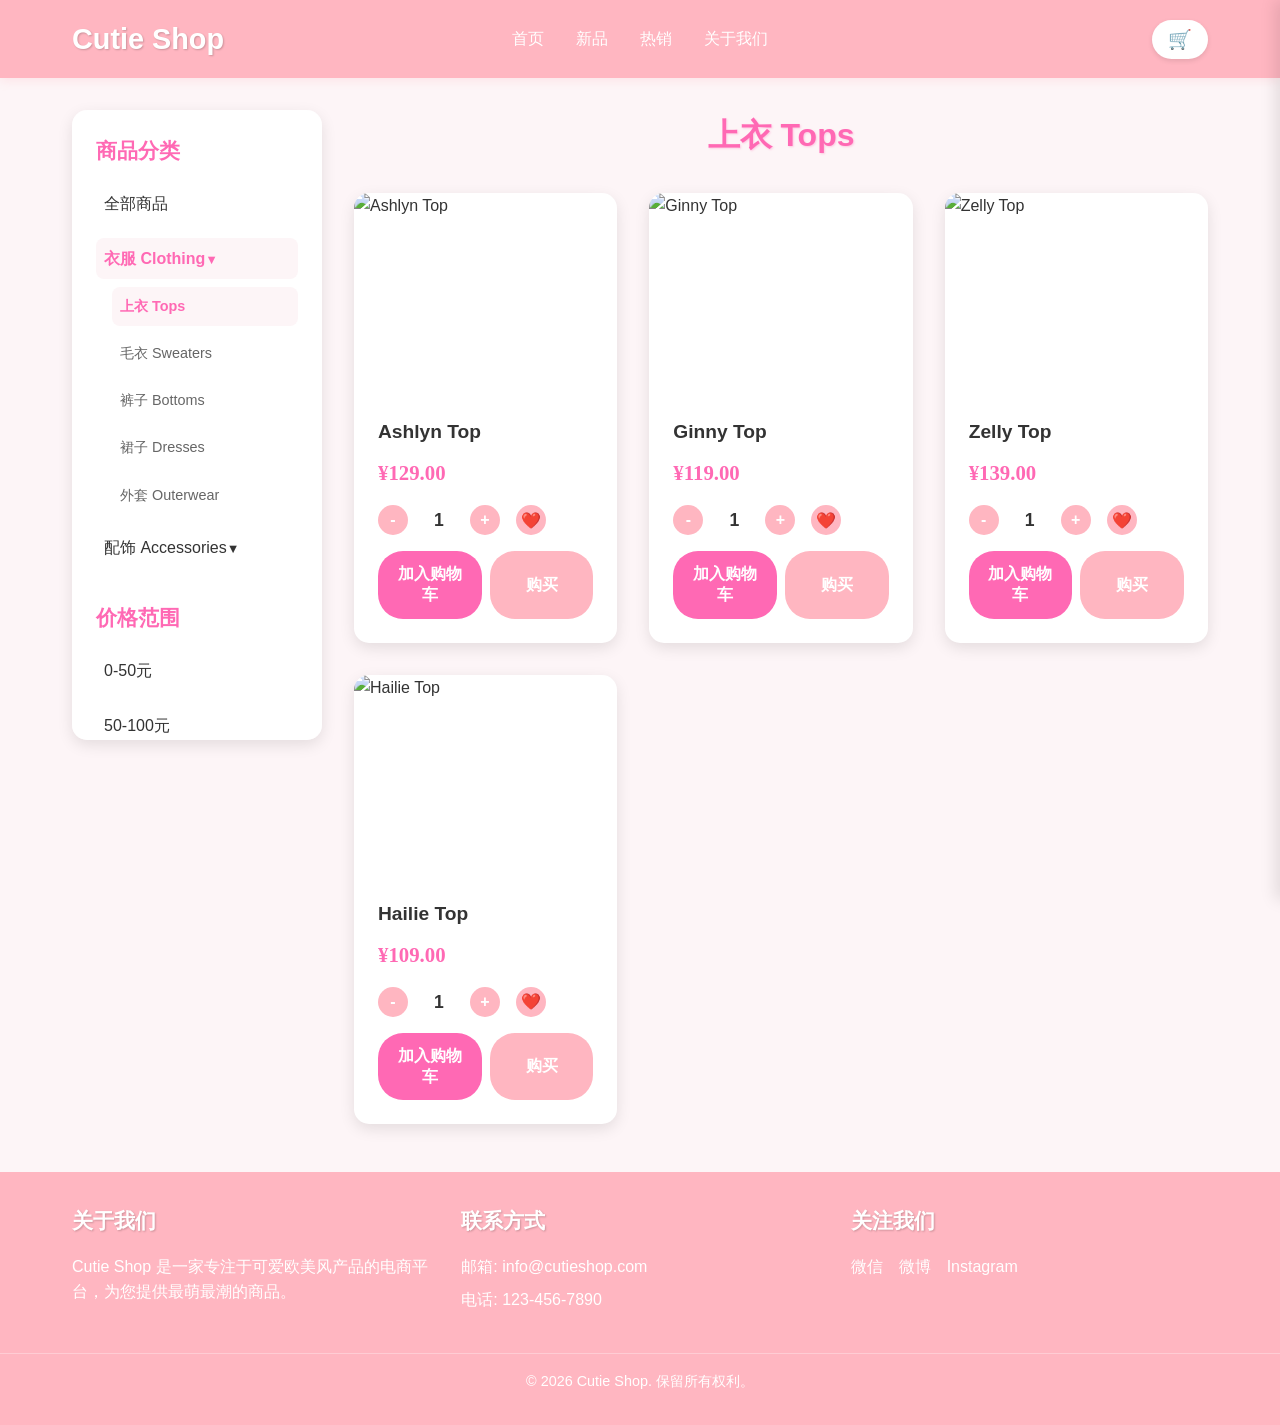
==== tops.html @ 870c3474 "4.15" ====
<!DOCTYPE html>
<html lang="zh-CN">
<head>
    <meta charset="UTF-8">
    <meta name="viewport" content="width=device-width, initial-scale=1.0">
    <title>上衣 - Cutie Shop</title>
    <link rel="stylesheet" href="style.css">
</head>
<body>
    <!-- 导航栏 -->
    <nav class="navbar">
        <div class="navbar-container">
            <div class="logo">
                <h1>Cutie Shop</h1>
            </div>
            <div class="nav-links">
                <a href="index.html">首页</a>
                <a href="#">新品</a>
                <a href="#">热销</a>
                <a href="#">关于我们</a>
            </div>
            <div class="cart-container">
                <button class="cart-btn">
                    <span class="cart-icon">🛒</span>
                    <span class="cart-count">0</span>
                </button>
            </div>
        </div>
    </nav>

    <!-- 主内容区域 -->
    <main class="main-content">
        <!-- 左侧边栏 -->
        <aside class="sidebar">
            <h3>商品分类</h3>
            <ul>
                <li><a href="index.html">全部商品</a></li>
                
                <!-- 衣服分类 -->
                <li class="category-item">
                    <a href="#" class="category-toggle active">衣服 Clothing</a>
                    <ul class="subcategory show">
                        <li><a href="tops.html" class="active">上衣 Tops</a></li>
                        <li><a href="#">毛衣 Sweaters</a></li>
                        <li><a href="#">裤子 Bottoms</a></li>
                        <li><a href="#">裙子 Dresses</a></li>
                        <li><a href="#">外套 Outerwear</a></li>
                    </ul>
                </li>
                
                <!-- 配饰分类 -->
                <li class="category-item">
                    <a href="#" class="category-toggle">配饰 Accessories</a>
                    <ul class="subcategory">
                        <li><a href="#">包包 Bags</a></li>
                        <li><a href="#">皮带 Belts</a></li>
                        <li><a href="#">袜子 Socks</a></li>
                        <li><a href="#">帽子 Cap</a></li>
                    </ul>
                </li>
            </ul>
            
            <h3 style="margin-top: 2rem;">价格范围</h3>
            <ul>
                <li><a href="#">0-50元</a></li>
                <li><a href="#">50-100元</a></li>
                <li><a href="#">100-200元</a></li>
                <li><a href="#">200元以上</a></li>
            </ul>
        </aside>
        
        <!-- 右侧内容区域 -->
        <div class="content-area">
            <h2 class="section-title">上衣 Tops</h2>
            <div class="products-grid">
                <!-- 商品卡片 1 -->
                <div class="product-card" data-name="Ashlyn Top">
                    <div class="product-image">
                        <img src="https://trae-api-cn.mchost.guru/api/ide/v1/text_to_image?prompt=cute%20pink%20top%20ashlyn%20style%20cartoon%20cute&image_size=square" alt="Ashlyn Top">
                    </div>
                    <div class="product-info">
                        <h3 class="product-name">Ashlyn Top</h3>
                        <p class="product-price">¥129.00</p>
                        <div class="quantity-control">
                            <button class="decrease-btn">-</button>
                            <span class="quantity">1</span>
                            <button class="increase-btn">+</button>
                            <button class="favorite-btn">❤️</button>
                            <div class="favorite-toast">已收藏</div>
                        </div>
                        <div class="product-buttons">
                            <button class="add-to-cart-btn">加入购物车</button>
                            <button class="buy-btn">购买</button>
                        </div>
                    </div>
                </div>

                <!-- 商品卡片 2 -->
                <div class="product-card" data-name="Ginny Top">
                    <div class="product-image">
                        <img src="https://trae-api-cn.mchost.guru/api/ide/v1/text_to_image?prompt=cute%20pink%20top%20ginny%20style%20cartoon%20cute&image_size=square" alt="Ginny Top">
                    </div>
                    <div class="product-info">
                        <h3 class="product-name">Ginny Top</h3>
                        <p class="product-price">¥119.00</p>
                        <div class="quantity-control">
                            <button class="decrease-btn">-</button>
                            <span class="quantity">1</span>
                            <button class="increase-btn">+</button>
                            <button class="favorite-btn">❤️</button>
                            <div class="favorite-toast">已收藏</div>
                        </div>
                        <div class="product-buttons">
                            <button class="add-to-cart-btn">加入购物车</button>
                            <button class="buy-btn">购买</button>
                        </div>
                    </div>
                </div>

                <!-- 商品卡片 3 -->
                <div class="product-card" data-name="Zelly Top">
                    <div class="product-image">
                        <img src="https://trae-api-cn.mchost.guru/api/ide/v1/text_to_image?prompt=cute%20pink%20top%20zelly%20style%20cartoon%20cute&image_size=square" alt="Zelly Top">
                    </div>
                    <div class="product-info">
                        <h3 class="product-name">Zelly Top</h3>
                        <p class="product-price">¥139.00</p>
                        <div class="quantity-control">
                            <button class="decrease-btn">-</button>
                            <span class="quantity">1</span>
                            <button class="increase-btn">+</button>
                            <button class="favorite-btn">❤️</button>
                            <div class="favorite-toast">已收藏</div>
                        </div>
                        <div class="product-buttons">
                            <button class="add-to-cart-btn">加入购物车</button>
                            <button class="buy-btn">购买</button>
                        </div>
                    </div>
                </div>

                <!-- 商品卡片 4 -->
                <div class="product-card" data-name="Hailie Top">
                    <div class="product-image">
                        <img src="https://trae-api-cn.mchost.guru/api/ide/v1/text_to_image?prompt=cute%20pink%20top%20hailie%20style%20cartoon%20cute&image_size=square" alt="Hailie Top">
                    </div>
                    <div class="product-info">
                        <h3 class="product-name">Hailie Top</h3>
                        <p class="product-price">¥109.00</p>
                        <div class="quantity-control">
                            <button class="decrease-btn">-</button>
                            <span class="quantity">1</span>
                            <button class="increase-btn">+</button>
                            <button class="favorite-btn">❤️</button>
                            <div class="favorite-toast">已收藏</div>
                        </div>
                        <div class="product-buttons">
                            <button class="add-to-cart-btn">加入购物车</button>
                            <button class="buy-btn">购买</button>
                        </div>
                    </div>
                </div>
            </div>
        </div>
    </main>

    <!-- 页脚 -->
    <footer class="footer">
        <div class="footer-container">
            <div class="footer-section">
                <h3>关于我们</h3>
                <p>Cutie Shop 是一家专注于可爱欧美风产品的电商平台，为您提供最萌最潮的商品。</p>
            </div>
            <div class="footer-section">
                <h3>联系方式</h3>
                <p>邮箱: info@cutieshop.com</p>
                <p>电话: 123-456-7890</p>
            </div>
            <div class="footer-section">
                <h3>关注我们</h3>
                <div class="social-links">
                    <a href="#">微信</a>
                    <a href="#">微博</a>
                    <a href="#">Instagram</a>
                </div>
            </div>
        </div>
        <div class="footer-bottom">
            <p>&copy; 2026 Cutie Shop. 保留所有权利。</p>
        </div>
    </footer>

    <!-- 购物车侧边栏 -->
    <div class="overlay"></div>
    <div class="cart-sidebar">
        <button class="close-cart">&times;</button>
        <h3>购物车</h3>
        <div class="cart-items"></div>
        <div class="cart-total">
            <span>总计:</span>
            <span class="total-price">¥0.00</span>
        </div>
        <button class="checkout-btn">结算</button>
    </div>

    <script src="script.js"></script>
</body>
</html>
---- style.css ----
/* 全局样式 */
* {
    margin: 0;
    padding: 0;
    box-sizing: border-box;
}

body {
    font-family: 'Arial', sans-serif;
    background-color: #fdf5f7;
    color: #333;
    line-height: 1.6;
}

/* 导航栏样式 */
.navbar {
    background-color: #ffb6c1;
    padding: 1rem 0;
    box-shadow: 0 2px 10px rgba(255, 182, 193, 0.3);
    position: sticky;
    top: 0;
    z-index: 1000;
}

.navbar-container {
    display: grid;
    grid-template-columns: 1fr auto 1fr;
    align-items: center;
    max-width: 1200px;
    margin: 0 auto;
    padding: 0 2rem;
}

.logo h1 {
    color: #fff;
    font-size: 1.8rem;
    font-weight: bold;
    text-shadow: 1px 1px 2px rgba(0, 0, 0, 0.2);
}

.nav-links {
    display: flex;
    gap: 2rem;
}

.nav-links a {
    color: #fff;
    text-decoration: none;
    font-weight: 500;
    transition: color 0.3s ease;
}

.nav-links a:hover {
    color: #f8bbd0;
}

.cart-container {
    display: flex;
    justify-content: flex-end;
}

.cart-btn {
    background-color: #fff;
    border: none;
    border-radius: 50px;
    padding: 0.5rem 1rem;
    display: flex;
    align-items: center;
    gap: 0.5rem;
    cursor: pointer;
    box-shadow: 0 2px 5px rgba(0, 0, 0, 0.1);
    transition: all 0.3s ease;
}

.cart-btn:hover {
    transform: translateY(-2px);
    box-shadow: 0 4px 10px rgba(0, 0, 0, 0.15);
}

.cart-icon {
    font-size: 1.2rem;
}

.cart-count {
    background-color: #ff69b4;
    color: #fff;
    border-radius: 50%;
    width: 20px;
    height: 20px;
    display: flex;
    align-items: center;
    justify-content: center;
    font-size: 0.8rem;
    font-weight: bold;
}

/* 主内容区域样式 */
.main-content {
    max-width: 1200px;
    margin: 2rem auto;
    padding: 0 2rem;
    display: grid;
    grid-template-columns: 250px 1fr;
    gap: 2rem;
}

/* 左侧边栏样式 */
.sidebar {
    background-color: #fff;
    border-radius: 15px;
    padding: 1.5rem;
    box-shadow: 0 5px 15px rgba(0, 0, 0, 0.1);
    max-height: 70vh;
    overflow-y: auto;
    position: sticky;
    top: 100px;
}

/* 滚动条样式 */
.sidebar::-webkit-scrollbar {
    width: 6px;
}

.sidebar::-webkit-scrollbar-track {
    background: #f1f1f1;
    border-radius: 10px;
}

.sidebar::-webkit-scrollbar-thumb {
    background: #ffb6c1;
    border-radius: 10px;
}

.sidebar::-webkit-scrollbar-thumb:hover {
    background: #ff69b4;
}

.sidebar h3 {
    color: #ff69b4;
    margin-bottom: 1rem;
    font-size: 1.3rem;
}

.sidebar ul {
    list-style: none;
}

.sidebar li {
    margin-bottom: 0.8rem;
}

.sidebar a {
    color: #333;
    text-decoration: none;
    transition: all 0.3s ease;
    display: block;
    padding: 0.5rem;
    border-radius: 8px;
}

.sidebar a:hover {
    color: #ff69b4;
    background-color: #fdf5f7;
    transform: translateY(-2px);
    box-shadow: 0 4px 10px rgba(255, 105, 180, 0.2);
}

.sidebar .active {
    color: #ff69b4;
    font-weight: bold;
    background-color: #fdf5f7;
}

/* 分类切换样式 */
.category-item {
    position: relative;
}

.category-toggle {
    font-weight: 500;
    display: flex;
    justify-content: space-between;
    align-items: center;
    cursor: pointer;
    transition: all 0.3s ease;
}

.category-toggle:hover {
    transform: translateY(-2px);
    box-shadow: 0 4px 10px rgba(255, 105, 180, 0.2);
    background-color: #fdf5f7;
    color: #ff69b4;
}

.category-toggle::after {
    content: "▼";
    font-size: 0.8rem;
    transition: transform 0.3s ease;
}

.category-toggle.active::after {
    transform: rotate(180deg);
}

/* 子分类样式 */
.subcategory {
    margin-top: 0.5rem;
    margin-left: 1rem;
    display: none;
}

.subcategory.show {
    display: block;
}

.subcategory li {
    margin-bottom: 0.5rem;
    transition: all 0.3s ease;
}

.subcategory li:hover {
    transform: translateX(5px);
}

.subcategory a {
    font-size: 0.9rem;
    color: #666;
    transition: all 0.3s ease;
}

.subcategory a:hover {
    color: #ff69b4;
    background-color: #fdf5f7;
    transform: translateY(-1px);
    box-shadow: 0 2px 5px rgba(255, 105, 180, 0.15);
}

/* 右侧内容区域 */
.content-area {
    width: 100%;
}

.section-title {
    text-align: center;
    color: #ff69b4;
    margin-bottom: 2rem;
    font-size: 2rem;
    text-shadow: 1px 1px 2px rgba(255, 105, 180, 0.3);
}

/* 商品网格布局 */
.products-grid {
    display: grid;
    grid-template-columns: repeat(auto-fill, minmax(250px, 1fr));
    gap: 2rem;
}

/* 商品卡片样式 */
.product-card {
    background-color: #fff;
    border-radius: 15px;
    overflow: hidden;
    box-shadow: 0 5px 15px rgba(0, 0, 0, 0.1);
    transition: all 0.3s ease;
    cursor: pointer;
}

.product-card:hover {
    transform: translateY(-5px) scale(1.02);
    box-shadow: 0 15px 30px rgba(0, 0, 0, 0.2);
}

.product-image {
    width: 100%;
    height: 200px;
    overflow: hidden;
    border-radius: 8px 8px 0 0;
}

.product-image img {
    width: 100%;
    height: 100%;
    object-fit: cover;
    transition: transform 0.3s ease;
    border-radius: 8px 8px 0 0;
}

.product-card:hover .product-image img {
    transform: scale(1.05);
}

.product-info {
    padding: 1.5rem;
}

.product-name {
    color: #333;
    margin-bottom: 0.5rem;
    font-size: 1.2rem;
}

.product-price {
    color: #ff69b4;
    font-size: 1.3rem;
    font-weight: bold;
    margin-bottom: 1rem;
    font-family: 'Times New Roman', serif;
}

/* 收藏按钮样式 */
.favorite-btn {
    background: none;
    border: none;
    font-size: 1.2rem;
    cursor: pointer;
    color: rgba(204, 204, 204, 0.5);
    transition: all 0.3s ease;
}

.favorite-btn:hover {
    color: #ff69b4;
    transform: scale(1.1);
}

.favorite-btn.active {
    color: #ff69b4;
}

/* 收藏提示 */
.favorite-toast {
    position: absolute;
    top: -30px;
    left: 50%;
    transform: translateX(-50%);
    background-color: #ff69b4;
    color: white;
    padding: 5px 10px;
    border-radius: 15px;
    font-size: 0.8rem;
    opacity: 0;
    transition: opacity 0.3s ease, transform 0.3s ease;
    z-index: 10;
}

.favorite-toast.show {
    opacity: 1;
    transform: translateX(-50%) translateY(-10px);
}

/* 购物车侧边栏样式 */
.cart-sidebar {
    position: fixed;
    top: 0;
    right: -400px;
    width: 400px;
    height: 100vh;
    background-color: #fff;
    box-shadow: -5px 0 15px rgba(0, 0, 0, 0.1);
    transition: right 0.3s ease;
    z-index: 2000;
    padding: 2rem;
    overflow-y: auto;
}

.cart-sidebar.open {
    right: 0;
}

.cart-sidebar h3 {
    color: #ff69b4;
    margin-bottom: 1.5rem;
    font-size: 1.5rem;
}

.cart-item {
    display: flex;
    align-items: center;
    padding: 1rem 0;
    border-bottom: 1px solid #eee;
}

.cart-item img {
    width: 80px;
    height: 80px;
    object-fit: cover;
    border-radius: 8px;
    margin-right: 1rem;
}

.cart-item-info {
    flex: 1;
}

.cart-item-name {
    font-weight: bold;
    margin-bottom: 0.5rem;
}

.cart-item-price {
    color: #ff69b4;
    margin-bottom: 0.5rem;
}

.cart-item-quantity {
    display: flex;
    align-items: center;
    gap: 0.5rem;
}

.cart-total {
    margin-top: 2rem;
    padding-top: 1rem;
    border-top: 2px solid #ffb6c1;
    font-weight: bold;
    font-size: 1.2rem;
    display: flex;
    justify-content: space-between;
}

.checkout-btn {
    width: 100%;
    background-color: #ff69b4;
    color: white;
    border: none;
    border-radius: 25px;
    padding: 1rem;
    font-size: 1.1rem;
    font-weight: bold;
    cursor: pointer;
    transition: all 0.3s ease;
    margin-top: 1rem;
}

.checkout-btn:hover {
    background-color: #ff1493;
    transform: translateY(-2px);
    box-shadow: 0 4px 10px rgba(255, 105, 180, 0.3);
}

.close-cart {
    position: absolute;
    top: 1rem;
    right: 1rem;
    background: none;
    border: none;
    font-size: 1.5rem;
    cursor: pointer;
    color: #333;
}

/* 遮罩层 */
.overlay {
    position: fixed;
    top: 0;
    left: 0;
    width: 100%;
    height: 100%;
    background-color: rgba(0, 0, 0, 0.5);
    z-index: 1999;
    display: none;
}

.overlay.show {
    display: block;
}

/* 数量控制样式 */
.quantity-control {
    display: flex;
    align-items: center;
    gap: 1rem;
    margin-bottom: 1rem;
}

.quantity-control button {
    background-color: #ffb6c1;
    border: none;
    border-radius: 50%;
    width: 30px;
    height: 30px;
    display: flex;
    align-items: center;
    justify-content: center;
    cursor: pointer;
    font-size: 1rem;
    font-weight: bold;
    color: #fff;
    transition: all 0.3s ease;
}

.quantity-control button:hover {
    background-color: #ff69b4;
    transform: scale(1.1);
}

.quantity {
    font-size: 1.1rem;
    font-weight: bold;
    min-width: 30px;
    text-align: center;
}

.product-buttons {
    display: flex;
    gap: 0.5rem;
    margin-top: 1rem;
}

.add-to-cart-btn, .buy-btn {
    flex: 1;
    background-color: #ff69b4;
    color: #fff;
    border: none;
    border-radius: 25px;
    padding: 0.8rem;
    font-size: 1rem;
    font-weight: bold;
    cursor: pointer;
    transition: all 0.3s ease;
}

.add-to-cart-btn:hover, .buy-btn:hover {
    background-color: #ff1493;
    transform: translateY(-2px);
    box-shadow: 0 4px 10px rgba(255, 105, 180, 0.3);
}

.buy-btn {
    background-color: #ffb6c1;
}

.buy-btn:hover {
    background-color: #ff69b4;
}

/* 页脚样式 */
.footer {
    background-color: #ffb6c1;
    color: #fff;
    padding: 2rem 0;
    margin-top: 3rem;
}

.footer-container {
    display: grid;
    grid-template-columns: repeat(auto-fit, minmax(250px, 1fr));
    gap: 2rem;
    max-width: 1200px;
    margin: 0 auto;
    padding: 0 2rem;
}

.footer-section h3 {
    margin-bottom: 1rem;
    font-size: 1.3rem;
    text-shadow: 1px 1px 2px rgba(0, 0, 0, 0.2);
}

.footer-section p {
    margin-bottom: 0.5rem;
}

.social-links {
    display: flex;
    gap: 1rem;
    margin-top: 1rem;
}

.social-links a {
    color: #fff;
    text-decoration: none;
    transition: color 0.3s ease;
}

.social-links a:hover {
    color: #f8bbd0;
}

.footer-bottom {
    text-align: center;
    margin-top: 2rem;
    padding-top: 1rem;
    border-top: 1px solid rgba(255, 255, 255, 0.3);
    font-size: 0.9rem;
}

/* 响应式设计 */
@media (max-width: 768px) {
    .navbar-container {
        grid-template-columns: 1fr 1fr;
        grid-template-areas:
            "logo cart"
            "links links";
        gap: 1rem;
    }

    .logo {
        grid-area: logo;
    }

    .nav-links {
        grid-area: links;
        justify-content: center;
        gap: 1rem;
    }

    .cart-container {
        grid-area: cart;
    }

    .main-content {
        grid-template-columns: 1fr;
        padding: 0 1rem;
    }

    .sidebar {
        position: relative;
        top: 0;
        margin-bottom: 2rem;
    }

    .products-grid {
        grid-template-columns: repeat(3, 1fr);
        gap: 1rem;
    }

    .product-image {
        height: 150px;
    }

    .footer-container {
        padding: 0 1rem;
    }

    /* 手机上购物车侧边栏占满屏幕 */
    .cart-sidebar {
        width: 100%;
        right: -100%;
    }
}

@media (max-width: 480px) {
    .navbar-container {
        padding: 0 1rem;
    }

    .logo h1 {
        font-size: 1.5rem;
    }

    .section-title {
        font-size: 1.5rem;
    }

    .products-grid {
        grid-template-columns: 1fr;
    }

    .product-image {
        height: 220px;
    }
}
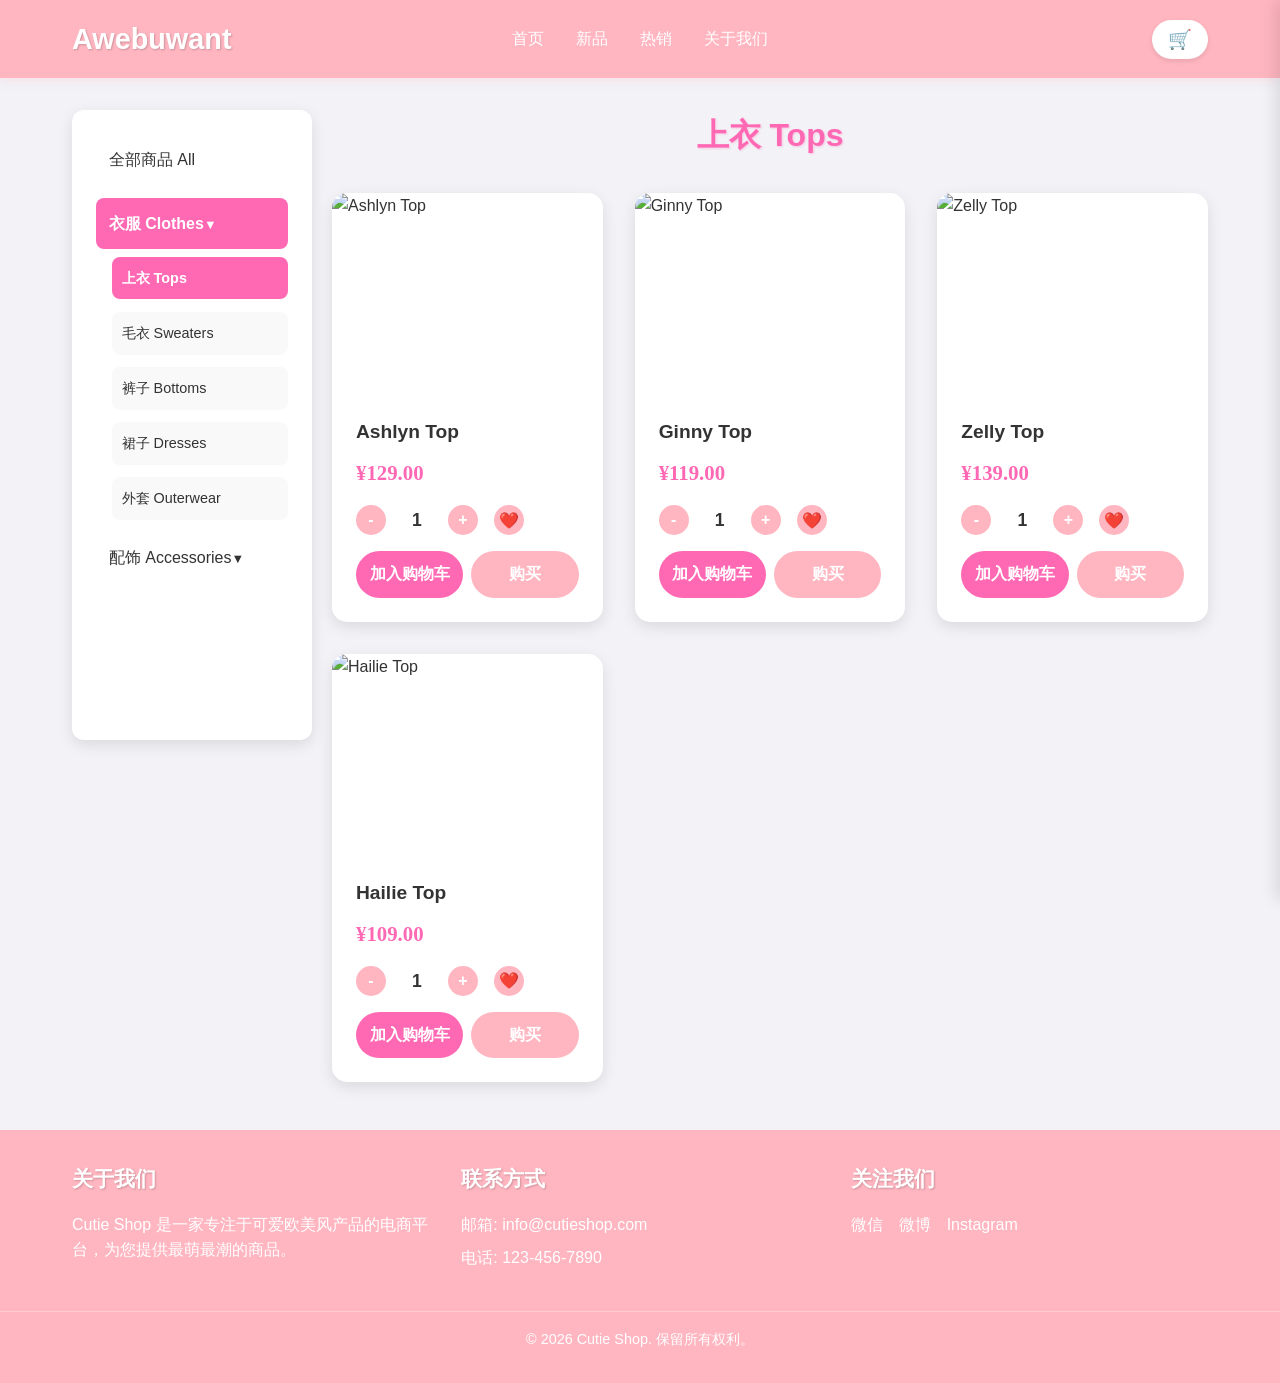
==== commit 5d92f291: "4.16" ====
--- a/tops.html
+++ b/tops.html
@@ -3,7 +3,7 @@
 <head>
     <meta charset="UTF-8">
     <meta name="viewport" content="width=device-width, initial-scale=1.0">
-    <title>上衣 - Cutie Shop</title>
+    <title>Awebuwant - 上衣</title>
     <link rel="stylesheet" href="style.css">
 </head>
 <body>
@@ -11,7 +11,7 @@
     <nav class="navbar">
         <div class="navbar-container">
             <div class="logo">
-                <h1>Cutie Shop</h1>
+                <h1>Awebuwant</h1>
             </div>
             <div class="nav-links">
                 <a href="index.html">首页</a>
@@ -32,26 +32,22 @@
     <main class="main-content">
         <!-- 左侧边栏 -->
         <aside class="sidebar">
-            <h3>商品分类</h3>
-            <ul>
-                <li><a href="index.html">全部商品</a></li>
-                
-                <!-- 衣服分类 -->
-                <li class="category-item">
-                    <a href="#" class="category-toggle active">衣服 Clothing</a>
-                    <ul class="subcategory show">
+            <button class="mobile-menu-btn" onclick="toggleMenu()">商品分类 ▾</button>
+            <ul class="category-list" id="categoryList">
+                <li><a href="index.html">全部商品 All</a></li>
+                <li class="has-submenu">
+                    <a href="#" class="category-toggle active">衣服 Clothes</a>
+                    <ul class="submenu show">
                         <li><a href="tops.html" class="active">上衣 Tops</a></li>
-                        <li><a href="#">毛衣 Sweaters</a></li>
+                        <li><a href="sweaters.html">毛衣 Sweaters</a></li>
                         <li><a href="#">裤子 Bottoms</a></li>
                         <li><a href="#">裙子 Dresses</a></li>
                         <li><a href="#">外套 Outerwear</a></li>
                     </ul>
                 </li>
-                
-                <!-- 配饰分类 -->
-                <li class="category-item">
+                <li class="has-submenu">
                     <a href="#" class="category-toggle">配饰 Accessories</a>
-                    <ul class="subcategory">
+                    <ul class="submenu">
                         <li><a href="#">包包 Bags</a></li>
                         <li><a href="#">皮带 Belts</a></li>
                         <li><a href="#">袜子 Socks</a></li>
@@ -60,13 +56,7 @@
                 </li>
             </ul>
             
-            <h3 style="margin-top: 2rem;">价格范围</h3>
-            <ul>
-                <li><a href="#">0-50元</a></li>
-                <li><a href="#">50-100元</a></li>
-                <li><a href="#">100-200元</a></li>
-                <li><a href="#">200元以上</a></li>
-            </ul>
+
         </aside>
         
         <!-- 右侧内容区域 -->
--- a/style.css
+++ b/style.css
@@ -1,4 +1,12 @@
-/* 全局样式 */
+/* 基础变量：iOS 风格 */ 
+:root { 
+  --ios-bg: #F2F2F7; 
+  --ios-card: #FFFFFF; 
+  --ios-accent: #007AFF; 
+  --radius: 12px; 
+}
+
+/* 基础样式重置 */
 * {
     margin: 0;
     padding: 0;
@@ -7,7 +15,7 @@
 
 body {
     font-family: 'Arial', sans-serif;
-    background-color: #fdf5f7;
+    background-color: var(--ios-bg);
     color: #333;
     line-height: 1.6;
 }
@@ -100,14 +108,14 @@
     margin: 2rem auto;
     padding: 0 2rem;
     display: grid;
-    grid-template-columns: 250px 1fr;
-    gap: 2rem;
+    grid-template-columns: 240px 1fr;
+    gap: 20px;
 }
 
 /* 左侧边栏样式 */
 .sidebar {
-    background-color: #fff;
-    border-radius: 15px;
+    background-color: var(--ios-card);
+    border-radius: var(--radius);
     padding: 1.5rem;
     box-shadow: 0 5px 15px rgba(0, 0, 0, 0.1);
     max-height: 70vh;
@@ -138,7 +146,148 @@
 .sidebar h3 {
     color: #ff69b4;
     margin-bottom: 1rem;
-    font-size: 1.3rem;
+    font-size: 1.2rem;
+}
+
+/* 移动端菜单按钮 */
+.mobile-menu-btn {
+    display: none;
+    width: 120px;
+    padding: 10px;
+    border: none;
+    background: var(--ios-card);
+    border-radius: 20px;
+    font-weight: 500;
+    color: #333;
+    box-shadow: 0 2px 8px rgba(0,0,0,0.05);
+    cursor: pointer;
+    transition: all 0.3s ease;
+}
+
+.mobile-menu-btn:hover {
+    transform: translateY(-2px);
+    box-shadow: 0 4px 12px rgba(0,0,0,0.1);
+}
+
+/* 分类列表 */
+.category-list {
+    list-style: none;
+    padding: 0;
+    margin: 0;
+}
+
+/* 响应式设计 */
+@media (max-width: 768px) {
+    .mobile-menu-btn {
+        display: block;
+    }
+    
+    .main-content {
+        grid-template-columns: 1fr;
+        padding: 0 1rem;
+    }
+    
+    .sidebar {
+        position: sticky;
+        top: 10px;
+        z-index: 100;
+    }
+    
+    .category-list {
+        max-height: 0;
+        overflow: hidden;
+        opacity: 0;
+        transition: all 0.4s cubic-bezier(0.4, 0, 0.2, 1);
+        background: rgba(255, 255, 255, 0.8);
+        backdrop-filter: blur(10px);
+        border-radius: var(--radius);
+        margin-top: 8px;
+        padding: 0 15px;
+    }
+    
+    .category-list.active {
+        max-height: 500px;
+        opacity: 1;
+        padding: 15px;
+        box-shadow: 0 8px 24px rgba(0,0,0,0.1);
+    }
+    
+    .sidebar h3 {
+        display: none;
+    }
+    
+    .sidebar ul:not(.category-list) {
+        display: none;
+    }
+    
+    .products-grid {
+        display: grid;
+        grid-template-columns: 1fr 1fr;
+        gap: 12px;
+    }
+}
+
+/* 电脑端隐藏手机按钮 */
+@media (min-width: 769px) {
+    .mobile-menu-btn { display: none; }
+    .category-list { opacity: 1 !important; max-height: none !important; }
+}
+
+.category-list li {
+    margin-bottom: 0.5rem;
+}
+
+.category-list li a {
+    display: block;
+    padding: 0.8rem;
+    color: #333;
+    text-decoration: none;
+    border-radius: 8px;
+    transition: all 0.3s ease;
+    background-color: var(--ios-card);
+}
+
+.category-list li a:hover {
+    background-color: #ffe4e1;
+    color: #ff69b4;
+    transform: translateY(-2px);
+    box-shadow: 0 5px 15px rgba(255, 105, 180, 0.1);
+}
+
+.category-list li a.active {
+    background-color: #ff69b4;
+    color: white;
+}
+
+/* 子菜单 */
+.submenu {
+    list-style: none;
+    padding: 0;
+    margin: 0.5rem 0 0 1rem;
+    display: none;
+}
+
+.submenu.show {
+    display: block;
+}
+
+.submenu li {
+    margin-bottom: 0.3rem;
+}
+
+.submenu li a {
+    padding: 0.6rem;
+    font-size: 0.9rem;
+    background-color: #f9f9f9;
+}
+
+.submenu li a:hover {
+    background-color: #ffe4e1;
+}
+
+.submenu li a.active {
+    background-color: #ff69b4;
+    color: white;
 }
 
 .sidebar ul {
